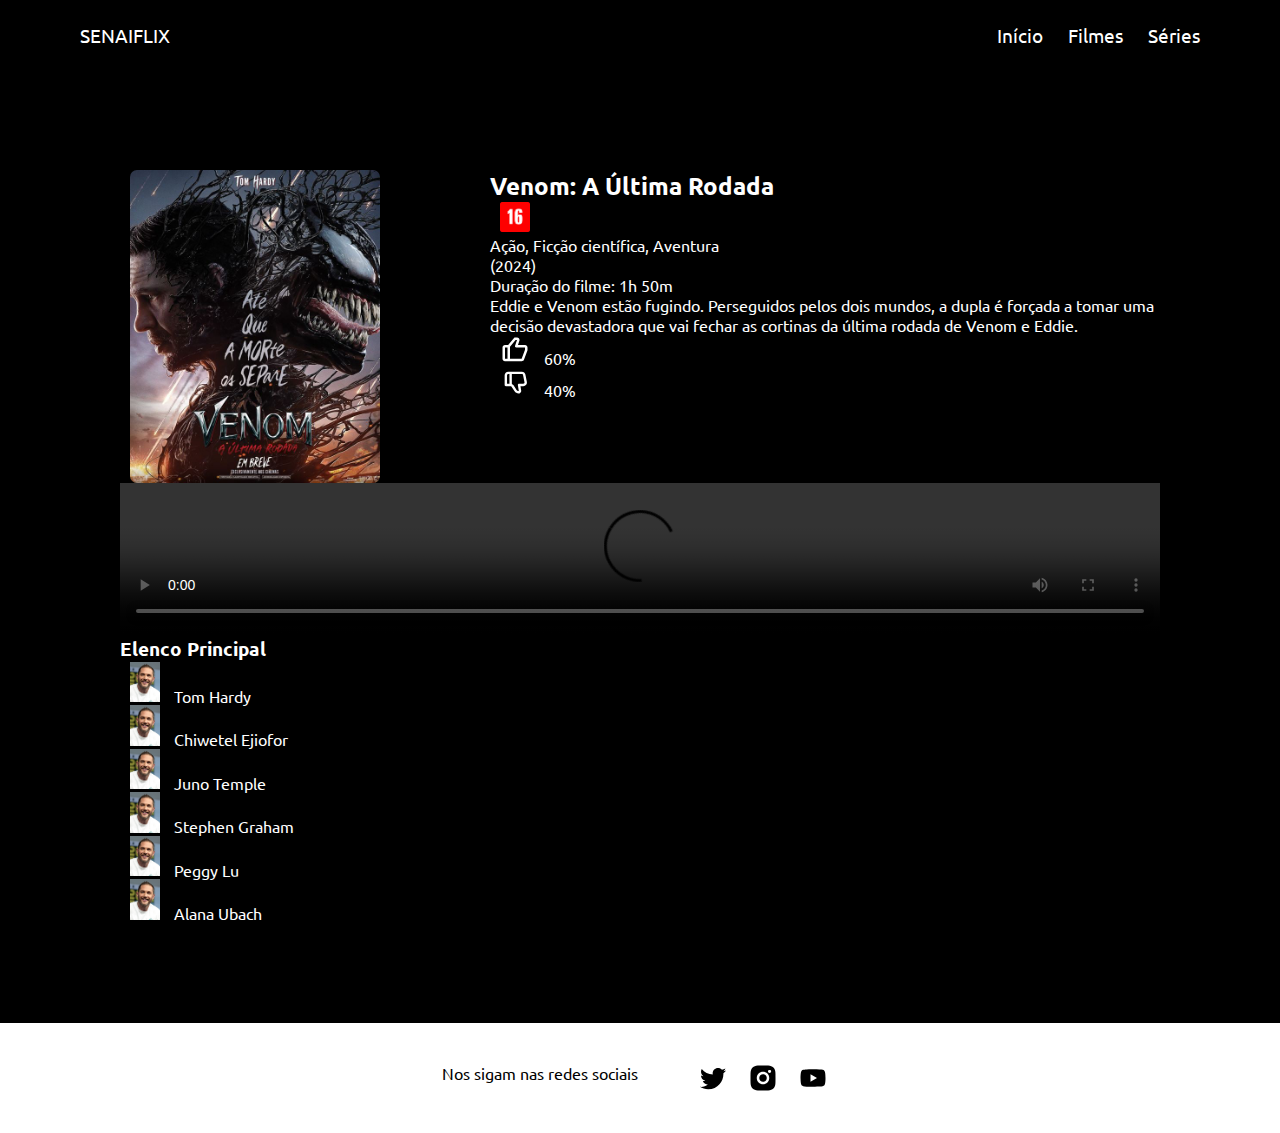
==== detalhes-do-filme/index.html @ dd1f8d04 "SenaiFlix" ====
<!DOCTYPE html>
<html lang="pt-br">
<head>
    <meta charset="UTF-8">
    <meta name="viewport" content="width=device-width, initial-scale=1.0">
    <title>Detalhe do Filme</title>
    <link rel="stylesheet" href="../assets/styles/global.css">
    <link rel="stylesheet" href="detalhes.css">
    <link rel="shortcut icon" href="../assets/imgs/mdi_twitter.svg" type="image/x-icon">
</head>
<body>
    <header class="cabecalho">
        <a href="index.html">SENAIFLIX</a>
        <nav>
            <a href="#">Início</a>
            <a href="#titulo-filmes">Filmes</a>
            <a href="#titulo-series">Séries</a>
        </nav>
    </header>
    <main class="detalhes-filme-container">
        <section class="informacoes">
            <img src="../assets/imgs/107aa110584ecf393a0e85e1611235f5.jpg-r_1280_720-f_jpg-q_x-xxyxx.jpg" alt="Poster com um homem e um monstro alienígena do filme VENOM">
            <div>
                <h2>Venom: A Última Rodada</h2>
                <div>
                    <img src="../assets/imgs/classificacao-16-anos-logo-1.png" alt="Imagem que mostra a classificação etária de 16 anos">
                    <p>Ação, Ficção científica, Aventura</p>
                    <p>(2024)</p>
                </div>
                <p>Duração do filme: 1h 50m</p>
                <p>
                    Eddie e Venom estão fugindo. Perseguidos pelos dois mundos, a dupla é forçada a tomar uma decisão devastadora que vai fechar as cortinas da última rodada de Venom e Eddie.
                </p>
                <div>
                    <div>
                        <img src="../assets/icons/like.svg" alt="">
                        <span>60%</span>
                    </div>
                    <div>
                        <img src="../assets/icons/dislike.svg" alt="">
                        <span>40%</span>

                    </div>
                </div>
            </div>
        </section>
        <video id="video-trailer" controls>
            <source src="../assets/videos/trailer.mp4" type="video/mp4">
        </video>
        <section class="elenco">
            <h3>Elenco Principal</h3>
            <div>
                <div class="card-elenco">
                    <img src="../assets/imgs/Tom_Hardy_by_Gage_Skidmore.jpg" alt="">
                    <span>Tom Hardy</span>
                </div>
                <div class="card-elenco">
                    <img src="../assets/imgs/Tom_Hardy_by_Gage_Skidmore.jpg" alt="">
                    <span>Chiwetel Ejiofor</span>
                </div>
                <div class="card-elenco">
                    <img src="../assets/imgs/Tom_Hardy_by_Gage_Skidmore.jpg" alt="">
                    <span>Juno Temple</span>
                </div>
                <div class="card-elenco">
                    <img src="../assets/imgs/Tom_Hardy_by_Gage_Skidmore.jpg" alt="">
                    <span>Stephen Graham</span>
                </div>
                <div class="card-elenco">
                    <img src="../assets/imgs/Tom_Hardy_by_Gage_Skidmore.jpg" alt="">
                    <span>Peggy Lu</span>
                </div>
                <div class="card-elenco">
                    <img src="../assets/imgs/Tom_Hardy_by_Gage_Skidmore.jpg" alt="">
                    <span>Alana Ubach</span>
                </div>
            </div>
        </section>
    </main>

    <footer>
        <p>Nos sigam nas redes sociais</p>
        <div class="imgs">
            <img src="../assets/imgs/mdi_twitter.svg" alt="Logo do Twitter">
            <img src="../assets/imgs/ri_instagram-fill.svg" alt="Logo do Instagram">
            <img src="../assets/imgs/mdi_youtube.svg" alt="Logo do Youtube">
        </div>
    </footer>
</body>
</html>
---- assets/styles/global.css ----
@import url('https://fonts.googleapis.com/css2?family=Ubuntu:ital,wght@0,300;0,400;0,500;0,700;1,300;1,400;1,500;1,700&display=swap');

* {
    padding: 0;
    margin: 0;
    box-sizing: border-box;

    color: #ffffff;
    font-family: "Ubuntu", sans-serif;
}

body {
    background-color: #000000;
}

.cabecalho {
    display: flex;
    justify-content: space-between;
    align-items: center;

    padding: 25px 80px;
    height: 70px;
    font-size: 1.2em;
}

a {
    text-decoration: none;
}

nav {
    display: flex;
    justify-content: space-between;
    gap: 25px;
}

footer{
    padding-top: 40px;
    padding-bottom: 40px;
    width: 100%;
    height: auto;
    background-color: #ffffff;
    display: flex;
    justify-content: center;
    gap: 50px;
    align-items: center;
}

footer p{
    color: #000000;
    margin-bottom: 10px;
}

.imgs {
    display: flex;
}

img{
    width: 30px;
    margin-right: 10px;
    margin-left: 10px;
}
---- detalhes-do-filme/detalhes.css ----
.detalhes-filme-container{
    padding: 100px 120px;
}

#video-trailer{
    width: 100%;
}

.informacoes{
    display: flex;
    align-items: flex-start;
    gap: 100px;
}
.informacoes > img{
    width: 250px;
    border-radius: 7px;
    transition: 1s ease-in-out;
}

.informacoes > img:hover{
    scale: 1.05;
}
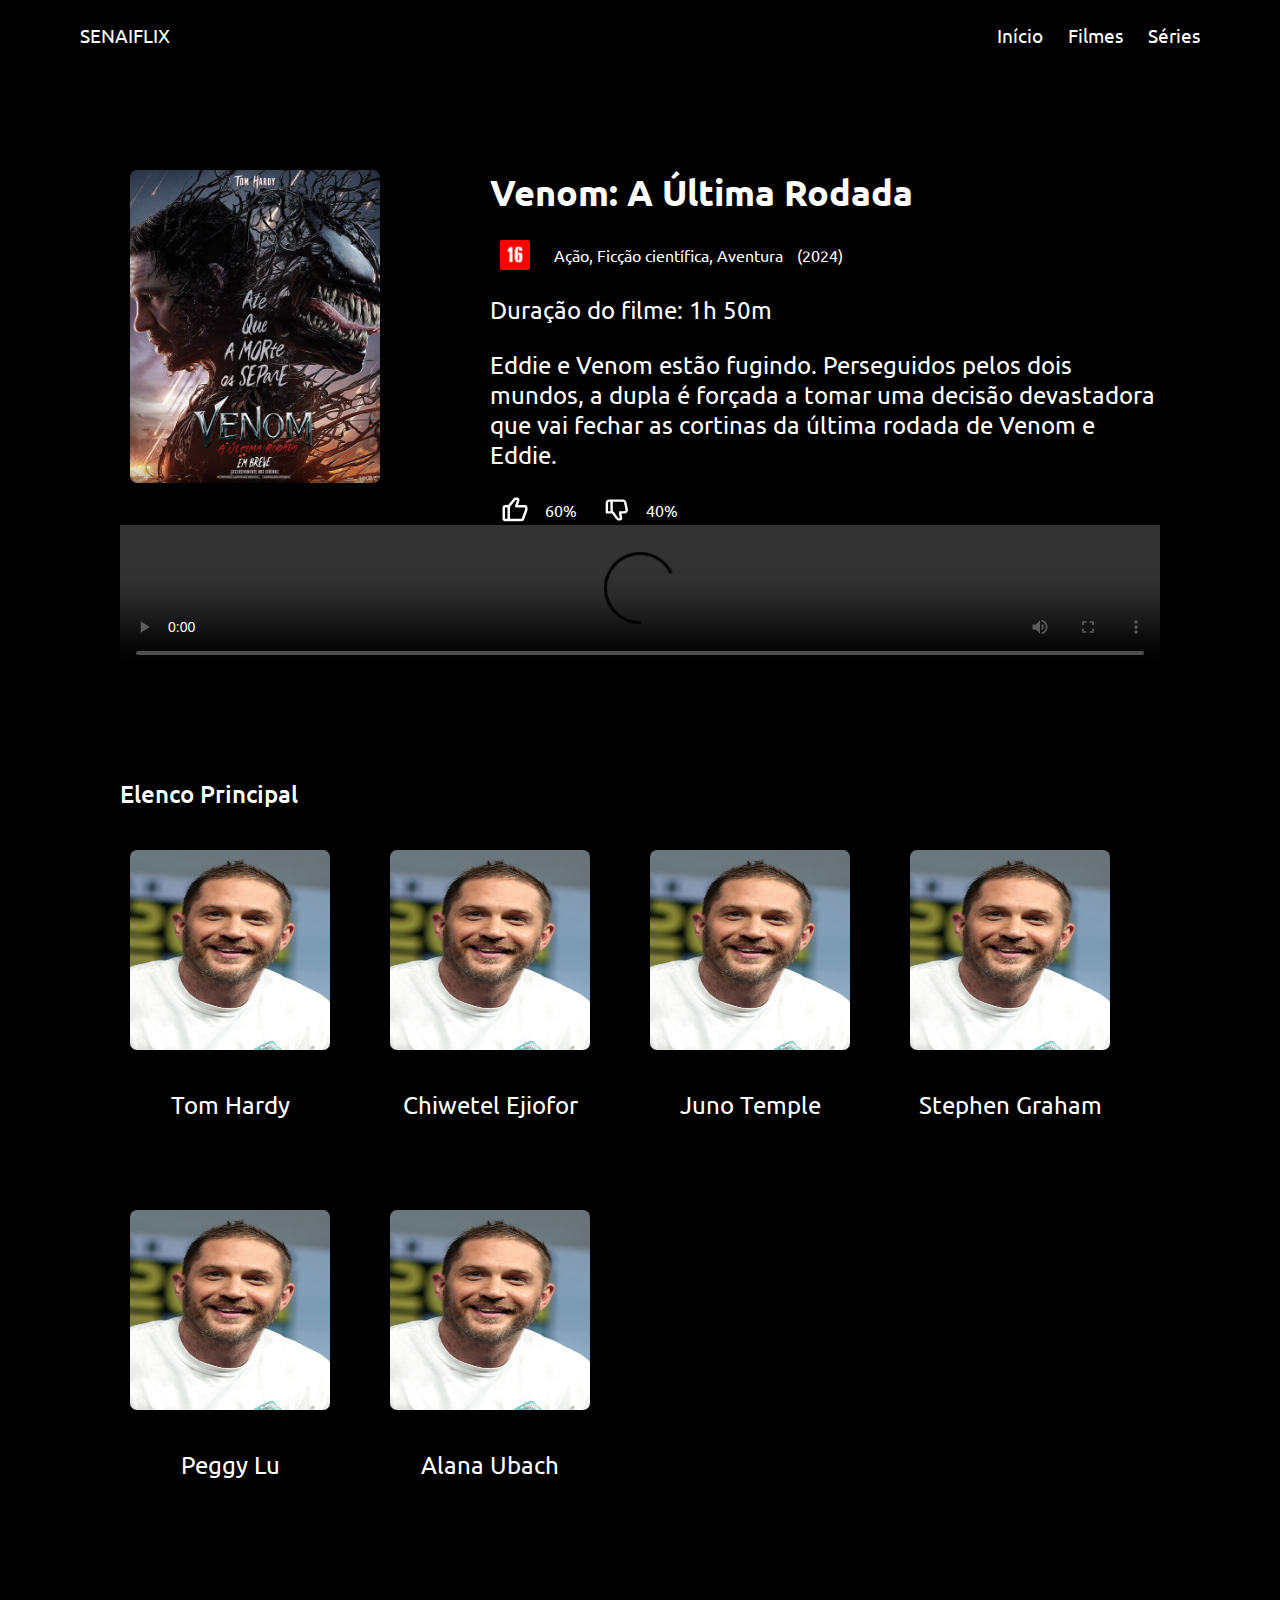
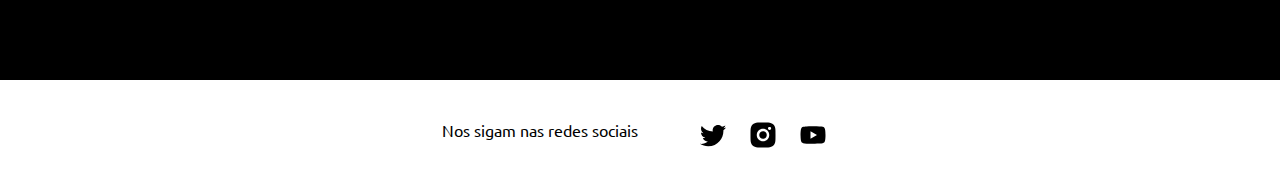
==== commit 2b1e0f0d: "SenaiFlix" ====
--- a/detalhes-do-filme/index.html
+++ b/detalhes-do-filme/index.html
@@ -32,11 +32,11 @@
                     Eddie e Venom estão fugindo. Perseguidos pelos dois mundos, a dupla é forçada a tomar uma decisão devastadora que vai fechar as cortinas da última rodada de Venom e Eddie.
                 </p>
                 <div>
-                    <div>
+                    <div class="av">
                         <img src="../assets/icons/like.svg" alt="">
                         <span>60%</span>
                     </div>
-                    <div>
+                    <div class="av">
                         <img src="../assets/icons/dislike.svg" alt="">
                         <span>40%</span>
 
--- a/detalhes-do-filme/detalhes.css
+++ b/detalhes-do-filme/detalhes.css
@@ -19,4 +19,81 @@
 
 .informacoes > img:hover{
     scale: 1.05;
+}
+
+.informacoes > div{
+    display: flex;
+    flex-direction: column;
+    gap: 25px;
+}
+
+.informacoes > div > h2{
+    font-size: 36px;
+    font-weight: bold;
+}
+.informacoes > div > p{
+    font-size: 24px;
+    font-weight: 400;
+}
+
+.informacoes > div > div{
+    display: flex;
+    align-items: center;
+    gap: 14px;
+    font-size: 16px;
+    font-weight: 400;
+}
+
+.classificacao{
+    height: 50px;
+}
+
+.informacoes > div:nth-child(5) > div{
+    display: flex;
+    align-items: center;
+    gap: 4px;
+}
+
+.elenco{
+    display: flex;
+    flex-direction: column;
+    gap: 40px;
+    margin-top: 100px;
+}
+
+.elenco > h3 {
+    font-size: 24px;
+    font-weight: 500;
+}
+
+.elenco div {
+    display: flex;
+    flex-wrap: wrap;
+    gap: 40px;
+    margin-bottom: 50px;
+}
+
+.card-elenco {
+    display: flex;
+    flex-direction: column;
+    align-items: center;
+    gap: 4px;
+}
+
+.card-elenco > img {
+    height: 200px;
+    width: 200px;
+    border-radius: 7px;
+}
+
+.card-elenco > span{
+    font-size: 24px;
+    font-weight: 400;
+    text-align: center;
+}
+
+.av {
+    display: flex;
+    align-items: center;
+    gap: 5px;
 }